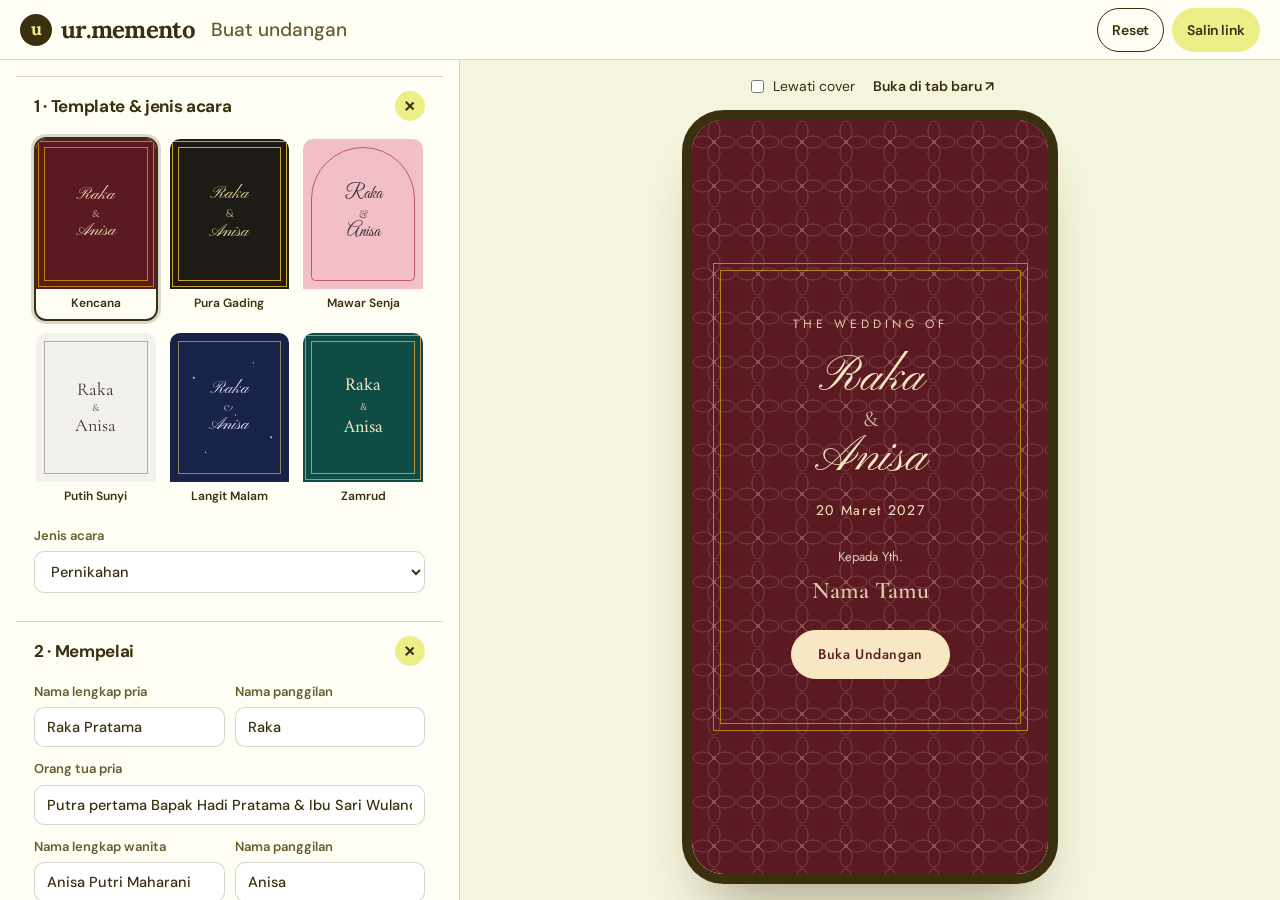
==== buat.html @ e5dd8667 "Adopt ur.memento Instagram palette and typography Lemon accent, olive-brown ink, warm white paper an" ====
<!doctype html>
<html lang="id">
<head>
<meta charset="utf-8">
<meta name="viewport" content="width=device-width, initial-scale=1">
<title>Buat Undangan · ur.memento</title>
<meta name="robots" content="noindex">
<link rel="preconnect" href="https://fonts.googleapis.com">
<link rel="preconnect" href="https://fonts.gstatic.com" crossorigin>
<link href="https://fonts.googleapis.com/css2?family=Amiri:wght@400;700&family=DM+Sans:opsz,wght@9..40,400..800&family=Cinzel:wght@400;600&family=Cormorant+Garamond:ital,wght@0,400;0,600;0,700;1,400&family=Great+Vibes&family=Lora:wght@500..700&family=Allura&family=Italiana&family=Jost:wght@300;400;500;600&family=Pinyon+Script&family=Playfair+Display:wght@400;600;700&display=swap" rel="stylesheet">
<link rel="stylesheet" href="css/site.css">
<link rel="stylesheet" href="css/builder.css">
</head>
<body class="builder">
<header class="bar">
  <a class="logo" href="index.html"><span class="logo-mark" aria-hidden="true">u</span>ur.memento</a>
  <span class="bar-title">Buat undangan</span>
  <div class="bar-actions">
    <button class="btn btn-sm btn-ghost" id="reset" type="button"><span class="lbl">Reset</span></button>
    <button class="btn btn-sm btn-accent" id="copy-link" type="button"><span class="lbl">Salin link</span></button>
  </div>
</header>

<div class="tabs" role="tablist" aria-label="Tampilan">
  <button role="tab" id="tab-form" aria-selected="true" class="on">Isi data</button>
  <button role="tab" id="tab-prev" aria-selected="false">Pratinjau</button>
</div>

<div class="layout">
  <form class="panel" id="form" autocomplete="off" onsubmit="return false">

    <details open>
      <summary>1 · Template &amp; jenis acara</summary>
      <div class="body">
        <div class="tpl-pick" id="tpl-pick" role="radiogroup" aria-label="Template"></div>
        <label>Jenis acara
          <select id="kind">
            <option value="nikah">Pernikahan</option>
            <option value="aqiqah">Aqiqah</option>
            <option value="khitan">Khitan</option>
            <option value="ultah">Ulang tahun</option>
            <option value="syukuran">Syukuran / acara lain</option>
          </select>
        </label>
      </div>
    </details>

    <details open id="sec-nikah">
      <summary>2 · Mempelai</summary>
      <div class="body">
        <div class="row2">
          <label>Nama lengkap pria<input id="groom-name"></label>
          <label>Nama panggilan<input id="groom-nick"></label>
        </div>
        <label>Orang tua pria<input id="groom-parents"></label>
        <div class="row2">
          <label>Nama lengkap wanita<input id="bride-name"></label>
          <label>Nama panggilan<input id="bride-nick"></label>
        </div>
        <label>Orang tua wanita<input id="bride-parents"></label>
      </div>
    </details>

    <details open id="sec-acara" hidden>
      <summary>2 · Tuan rumah</summary>
      <div class="body">
        <label>Nama tuan rumah / keluarga<input id="host-name"></label>
        <label>Judul acara<input id="host-title"></label>
        <label>Kalimat pembuka<textarea id="host-note" rows="3"></textarea></label>
      </div>
    </details>

    <details open>
      <summary>3 · Waktu &amp; tempat</summary>
      <div class="body">
        <fieldset id="fs-akad">
          <legend>Akad nikah</legend>
          <div class="row2"><label>Tanggal<input type="date" id="akad-date"></label><label>Jam<input type="time" id="akad-time"></label></div>
          <label>Tempat<input id="akad-place"></label>
          <label>Alamat<input id="akad-address"></label>
          <label>Link Google Maps (opsional)<input id="akad-maps" type="url" placeholder="https://maps.app.goo.gl/…"></label>
        </fieldset>
        <fieldset>
          <legend id="lg-resepsi">Resepsi</legend>
          <div class="row2"><label>Tanggal<input type="date" id="resepsi-date"></label><label>Jam<input type="time" id="resepsi-time"></label></div>
          <label>Tempat<input id="resepsi-place"></label>
          <label>Alamat<input id="resepsi-address"></label>
          <label>Link Google Maps (opsional)<input id="resepsi-maps" type="url" placeholder="https://maps.app.goo.gl/…"></label>
        </fieldset>
      </div>
    </details>

    <details>
      <summary>4 · Kutipan &amp; cerita</summary>
      <div class="body">
        <label>Kutipan / doa<textarea id="quote-text" rows="3"></textarea></label>
        <label>Sumber kutipan<input id="quote-src"></label>
        <label id="lb-story">Cerita kami (satu per baris: <code>Judul | Isi cerita</code>)<textarea id="story" rows="4"></textarea></label>
      </div>
    </details>

    <details>
      <summary>5 · Galeri &amp; musik</summary>
      <div class="body">
        <label>Link foto (satu per baris, https://…)<textarea id="gallery" rows="4" placeholder="https://contoh.com/foto-1.jpg"></textarea></label>
        <p class="hint">Kosongkan untuk melihat tampilan placeholder. Pada versi produksi foto diunggah langsung.</p>
        <label>Link musik (mp3, https://…)<input id="music" type="url" placeholder="https://contoh.com/lagu.mp3"></label>
      </div>
    </details>

    <details>
      <summary>6 · Amplop digital</summary>
      <div class="body">
        <fieldset><legend>Rekening 1</legend>
          <div class="row2"><label>Bank / e-wallet<input id="g1-bank"></label><label>Nomor<input id="g1-no" inputmode="numeric"></label></div>
          <label>Atas nama<input id="g1-name"></label></fieldset>
        <fieldset><legend>Rekening 2 (opsional)</legend>
          <div class="row2"><label>Bank / e-wallet<input id="g2-bank"></label><label>Nomor<input id="g2-no" inputmode="numeric"></label></div>
          <label>Atas nama<input id="g2-name"></label></fieldset>
      </div>
    </details>

    <details>
      <summary>7 · Penutup</summary>
      <div class="body">
        <label>Kalimat penutup<textarea id="closing" rows="3"></textarea></label>
        <label>Hashtag<input id="hashtag"></label>
      </div>
    </details>

    <details open>
      <summary>8 · Bagikan &amp; pesan</summary>
      <div class="body">
        <label>Daftar nama tamu (satu per baris) untuk link personal
          <textarea id="guests" rows="4" placeholder="Bapak Andi&#10;Ibu Sinta &amp; Keluarga"></textarea></label>
        <button class="btn btn-sm" id="make-links" type="button">Buat link per tamu</button>
        <ul class="guest-links" id="guest-links"></ul>
        <hr>
        <label>Paket yang diminati
          <select id="plan"></select>
        </label>
        <a class="btn btn-block" id="order" href="#" target="_blank" rel="noopener">Pesan lewat WhatsApp</a>
        <p class="hint">Pesan WhatsApp berisi ringkasan data dan link undangan Anda. Pembayaran baru dilakukan setelah Anda cocok.</p>
      </div>
    </details>
  </form>

  <section class="preview" id="preview" aria-label="Pratinjau undangan">
    <div class="pv-bar">
      <label class="check"><input type="checkbox" id="skip-cover"> Lewati cover</label>
      <a href="#" id="open-new" target="_blank" rel="noopener">Buka di tab baru ↗</a>
    </div>
    <div class="phone"><iframe id="frame" src="undangan.html?skip=0" title="Pratinjau undangan"></iframe></div>
  </section>
</div>

<div id="toast" class="toast-b" role="status"></div>
<script src="js/config.js"></script>
<script src="js/themes.js"></script>
<script src="js/builder.js"></script>
</body>
</html>
---- css/site.css ----
/* ur.memento · design system (lihat DESIGN.md) */
:root {
  /* palet diambil dari akun Instagram @ur.memento: highlight lemon, ikon cokelat zaitun, kilau emas avatar, bingkai putih */
  --paper: #FFFEF5; --paper-2: #F5F4DC; --raised: #FFFFFF;
  --ink: #3A3010; --muted: #665D2E; --accent: #ECEF88; --accent-ink: #3A3010; --gold: #A68620;
  --line: rgba(58, 48, 16, .2); --ok: #2F6B3F;
  --font: "DM Sans", system-ui, -apple-system, sans-serif;
  --head: "Lora", "Libre Baskerville", Georgia, serif;
  --serif: "Allura", "Pinyon Script", cursive;
  --step-small: clamp(.8125rem, .79rem + .1vw, .875rem);
  --step-body: clamp(1.0625rem, 1rem + .25vw, 1.1875rem);
  --step-lead: clamp(1.25rem, 1.1rem + .7vw, 1.625rem);
  --step-head: clamp(2.1rem, 1.2rem + 3.6vw, 4.25rem);
  --step-display: clamp(3rem, .8rem + 7vw, 7.25rem);
  --gutter: clamp(20px, 5vw, 72px); --max: 1320px;
  --ease-out: cubic-bezier(.22, .61, .36, 1); --ease-expo: cubic-bezier(.16, 1, .3, 1);
  /* alias dipakai builder.css */
  color-scheme: light;
  -webkit-tap-highlight-color: rgba(236, 239, 136, .5);
  --bg: var(--paper); --alt: var(--paper-2); --brand: var(--ink); --brand-d: #231C06; --ui: var(--font); --surface: var(--raised);
}
* { box-sizing: border-box; }
html { scroll-behavior: smooth; scroll-padding-top: 84px; -webkit-text-size-adjust: 100%; }
body { margin: 0; font-family: var(--font); font-size: var(--step-body); line-height: 1.55; color: var(--ink); background: var(--paper); -webkit-font-smoothing: antialiased; text-rendering: optimizeLegibility; }
img, iframe, svg { max-width: 100%; }
a { color: inherit; }
a, button, summary, label { touch-action: manipulation; }
h1, h2, h3, p { margin: 0; }
h1, h2, h3 { font-family: var(--head); font-weight: 700; letter-spacing: -.02em; line-height: 1.04; text-wrap: balance; }
p { text-wrap: pretty; }
em.serif, .serif { font-family: var(--serif); font-style: normal; font-weight: 400; letter-spacing: 0; font-size: 1.18em; line-height: 1; }
.wrap { width: min(var(--max), 100% - 2 * var(--gutter)); margin-inline: auto; }
.narrow { width: min(820px, 100% - 2 * var(--gutter)); margin-inline: auto; }
[hidden] { display: none !important; }
.skip { position: absolute; left: -999px; top: 8px; background: var(--ink); color: var(--paper); padding: 10px 16px; border-radius: 8px; z-index: 200; }
.skip:focus { left: 8px; }
:focus-visible { outline: 3px solid var(--ink); outline-offset: 3px; border-radius: 6px; }
.dark :focus-visible { outline-color: var(--accent); }
.eyebrow { font-size: var(--step-small); font-weight: 600; letter-spacing: .14em; text-transform: uppercase; color: var(--muted); display: inline-flex; align-items: center; gap: 10px; }
.eyebrow::before { content: ""; width: 22px; height: 2px; background: currentColor; }

/* ---------- progress ---------- */
.progress { position: fixed; inset: 0 0 auto 0; height: 3px; background: var(--gold); transform-origin: 0 50%; transform: scaleX(0); z-index: 120; }

/* ---------- tombol ---------- */
.btn { --pad: 14px 26px; position: relative; display: inline-flex; align-items: center; justify-content: center; gap: 10px; min-height: 48px; padding: var(--pad); border: 1.5px solid var(--ink); border-radius: 999px; background: var(--ink); color: var(--paper); font: 600 1rem var(--font); letter-spacing: -.01em; text-decoration: none; cursor: pointer; transition: background .25s var(--ease-out), color .25s var(--ease-out), border-color .25s; will-change: transform; }
.btn span.lbl { display: inline-block; will-change: transform; }
.btn:hover { background: transparent; color: var(--ink); }
.btn-accent { background: var(--accent); border-color: var(--accent); color: var(--accent-ink); }
.btn-accent:hover { background: transparent; color: inherit; }
.btn-ghost { background: transparent; color: var(--ink); }
.btn-ghost:hover { background: var(--ink); color: var(--paper); }
.btn-sm { min-height: 44px; padding: 9px 18px; font-size: .9375rem; }
.btn-lg { min-height: 58px; padding: 16px 32px; font-size: 1.0625rem; }
.btn-block { width: 100%; }
.btn .arr { transition: transform .3s var(--ease-expo); }
.btn:hover .arr { transform: translateX(4px); }
.dark .btn-accent:hover { color: var(--accent); }
.dark .btn-ghost { color: var(--paper); border-color: rgba(255, 254, 245, .5); }
.dark .btn-ghost:hover { background: var(--paper); color: var(--ink); }

.link { text-decoration: none; background: linear-gradient(currentColor, currentColor) 0 100% / 100% 1.5px no-repeat; padding-bottom: 2px; transition: background-size .35s var(--ease-expo); }
.link:hover { background-size: 0 1.5px; background-position: 100% 100%; }

/* ---------- nav ---------- */
.nav { position: sticky; top: 0; z-index: 100; background: color-mix(in srgb, var(--paper) 88%, transparent); backdrop-filter: saturate(1.4) blur(8px); border-bottom: 1px solid transparent; transition: border-color .3s; }
.nav.scrolled { border-color: var(--line); }
.nav-in { display: flex; align-items: center; gap: 28px; height: 72px; }
.logo { display: inline-flex; align-items: center; gap: 9px; min-height: 44px; font: 700 1.5rem var(--head); letter-spacing: -.03em; text-decoration: none; }
.logo-mark { display: grid; place-items: center; width: 32px; height: 32px; border-radius: 50%; background: var(--ink); color: var(--accent); font: 700 1.1rem var(--head); letter-spacing: 0; padding-bottom: 2px; }
.links { margin-left: auto; display: flex; gap: 30px; }
.links a { text-decoration: none; font-weight: 500; font-size: .9688rem; padding: 10px 0; background-size: 0 1.5px; background-position: 0 85%; }
.links a:hover, .links a:focus-visible { background-size: 100% 1.5px; }
.nav .btn-sm { margin-left: 6px; }
.burger { display: none; width: 44px; height: 44px; border: 1.5px solid var(--ink); border-radius: 50%; background: transparent; position: relative; cursor: pointer; }
.burger span { position: absolute; left: 12px; right: 12px; height: 2px; background: var(--ink); transition: transform .3s var(--ease-expo); }
.burger span:first-child { top: 16px; } .burger span:last-child { top: 24px; }
.burger[aria-expanded="true"] span:first-child { transform: translateY(4px) rotate(45deg); }
.burger[aria-expanded="true"] span:last-child { transform: translateY(-4px) rotate(-45deg); }

/* ---------- hero ---------- */
.hero { position: relative; padding: clamp(32px, 6vw, 72px) 0 clamp(56px, 8vw, 112px); overflow: clip; }
.hero-grid { display: grid; grid-template-columns: minmax(0, 1.25fr) minmax(0, .75fr); gap: clamp(24px, 4vw, 72px); align-items: end; }
.hero h1 { font-size: var(--step-display); letter-spacing: -.03em; line-height: 1; margin: 22px 0 28px; }
.hero h1 .line { display: block; }
.w { display: inline-block; overflow: hidden; vertical-align: top; padding-bottom: .12em; margin-bottom: -.12em; }
.wi { display: inline-block; will-change: transform; }
.hero h1 .serif { font-size: 1.04em; letter-spacing: -.03em; position: relative; white-space: nowrap; }
.squig { position: absolute; left: -2%; bottom: -.1em; width: 104%; height: .34em; overflow: visible; pointer-events: none; }
.squig path { fill: none; stroke: var(--gold); stroke-width: 7; stroke-linecap: round; stroke-linejoin: round; }
.hero-lead { font-size: var(--step-lead); line-height: 1.35; max-width: 34ch; color: var(--ink); }
.hero-lead b { font-weight: 600; }
.cta-row { display: flex; flex-wrap: wrap; gap: 12px; margin: 32px 0 30px; }
.facts { list-style: none; margin: 0; padding: 0; display: flex; flex-wrap: wrap; gap: 8px 22px; font-size: var(--step-small); font-weight: 500; color: var(--muted); }
.facts li::before { content: "→"; margin-right: 8px; color: var(--ink); }
.hero-visual { position: relative; display: grid; justify-items: center; padding-bottom: 8px; }
.phone-wrap { position: relative; width: min(340px, 100%); }
.phone { width: 100%; aspect-ratio: 9 / 18.5; border-radius: 42px; border: 10px solid var(--ink); background: var(--ink); box-shadow: 0 40px 60px -30px rgba(58, 48, 16, .45); overflow: hidden; position: relative; }
.phone iframe { width: 100%; height: 100%; border: 0; background: #fff; display: block; }
.stamp { position: absolute; left: -64px; bottom: 56px; width: 128px; height: 128px; display: grid; place-items: center; z-index: 3; }
.stamp svg { width: 100%; height: 100%; overflow: visible; }
.stamp .ring { transform-origin: 50% 50%; }
.stamp text { font: 600 11.5px var(--font); letter-spacing: .2em; text-transform: uppercase; fill: var(--ink); }
.stamp .disc { fill: var(--accent); }
.stamp .core { position: absolute; font: italic 400 2.1rem var(--serif); transform: rotate(-12deg); }
.demo-note { margin-top: 18px; font-size: var(--step-small); color: var(--muted); text-align: center; max-width: 30ch; }

/* ---------- marquee ---------- */
.marquee { border-block: 1.5px solid var(--ink); overflow: hidden; background: var(--accent); color: var(--accent-ink); }
.marquee-track { display: flex; width: max-content; }
.marquee-row { display: flex; align-items: center; flex: none; gap: 28px; padding: 18px 14px; font-size: clamp(1.25rem, 1rem + 1.2vw, 2rem); font-weight: 600; letter-spacing: -.03em; white-space: nowrap; }
.marquee-row svg { width: 22px; height: 22px; flex: none; }
.marquee-wrap { position: relative; }
.pause { position: absolute; right: var(--gutter); top: 50%; transform: translateY(-50%); width: 44px; height: 44px; border-radius: 50%; border: 1.5px solid var(--ink); background: var(--paper); color: var(--ink); font: 800 .8rem var(--font); letter-spacing: -.1em; cursor: pointer; display: none; z-index: 2; }
.mo .pause { display: block; }
.pause:hover { background: var(--ink); color: var(--paper); }
.marquee:hover .marquee-track { animation-play-state: paused; }
.mo .marquee-track { animation: slide 42s linear infinite; }
.paused .marquee-track, .paused .stamp .ring, .paused .mini-fx-stars::before { animation-play-state: paused !important; }
@keyframes slide { to { transform: translateX(-50%); } }

/* ---------- section umum ---------- */
.section { padding: clamp(72px, 10vw, 150px) 0; position: relative; }
.sec-head { display: grid; grid-template-columns: minmax(0, .38fr) minmax(0, .62fr); gap: 24px 48px; margin-bottom: clamp(36px, 6vw, 80px); align-items: start; }
.sec-head h2 { font-size: var(--step-head); letter-spacing: -.025em; }
.sec-head p { grid-column: 2; font-size: var(--step-lead); line-height: 1.35; color: var(--muted); max-width: 40ch; }

/* ---------- janji ---------- */
.vows { border-top: 1.5px solid var(--ink); }
.vow { display: grid; grid-template-columns: 72px minmax(0, 1fr) minmax(0, .8fr); gap: 16px 40px; padding: clamp(28px, 4vw, 52px) 0; border-bottom: 1px solid var(--line); align-items: baseline; }
.vow .n { font-size: var(--step-small); font-weight: 600; letter-spacing: .1em; color: var(--muted); }
.vow h3 { font-size: clamp(1.9rem, 1.1rem + 2.8vw, 3.75rem); letter-spacing: -.045em; transition: transform .5s var(--ease-expo); }
.vow:hover h3 { transform: translateX(10px); }
.vow p { color: var(--muted); max-width: 42ch; }

/* ---------- template (pin horizontal) ---------- */
.tpl { background: var(--paper-2); padding: 0; }
.tpl-pin { position: relative; }
.tpl-sticky { padding: clamp(56px, 8vw, 96px) 0; }
.tpl-top { display: flex; justify-content: space-between; align-items: end; gap: 24px; margin-bottom: clamp(28px, 4vw, 48px); }
.tpl-top h2 { font-size: var(--step-head); letter-spacing: -.025em; max-width: 22ch; }
.tpl-count { font-size: clamp(1.4rem, 1rem + 1.4vw, 2.2rem); font-weight: 600; letter-spacing: -.04em; font-variant-numeric: tabular-nums; white-space: nowrap; }
.tpl-count small { color: var(--muted); font-weight: 500; }
.tpl-viewport { overflow-x: auto; scroll-snap-type: x mandatory; scrollbar-width: none; padding-inline: var(--gutter); }
.tpl-viewport::-webkit-scrollbar { display: none; }
.tpl-track { display: flex; gap: clamp(16px, 2.4vw, 36px); width: max-content; padding-bottom: 12px; align-items: flex-start; }
.card { flex: none; width: min(78vw, 360px); scroll-snap-align: start; }
.card:nth-child(even) { margin-top: clamp(0px, 4vw, 56px); }
.card-art { display: block; aspect-ratio: 4 / 5; border-radius: 10px; overflow: hidden; border: 1.5px solid var(--ink); text-decoration: none; position: relative; }
.card-art .mini { transition: transform .8s var(--ease-expo); }
.card-art:hover .mini { transform: scale(1.04); }
.card-meta { display: flex; justify-content: space-between; align-items: baseline; gap: 12px; margin-top: 16px; }
.card-meta h3 { font-size: 1.75rem; letter-spacing: -.04em; }
.tag { font-size: .8125rem; font-weight: 600; padding: 4px 12px; border: 1.5px solid var(--ink); border-radius: 999px; white-space: nowrap; }
.tag-pro { background: var(--accent); border-color: var(--accent); }
.card p { color: var(--muted); font-size: .9688rem; margin-top: 6px; min-height: 3em; }
.card-actions { display: flex; gap: 8px; margin-top: 14px; flex-wrap: wrap; }
.tpl-extra-wrap { padding-block: 8px clamp(48px, 7vw, 96px); }
.tpl-extra { color: var(--muted); }
.tpl-extra a { color: var(--ink); font-weight: 600; }
/* pin aktif (JS menambah .pinned saat layar lebar & gerak diizinkan) */
.tpl.pinned .tpl-pin { height: var(--pin-h, 300vh); }
.tpl.pinned .tpl-sticky { position: sticky; top: 72px; height: calc(100vh - 72px); display: flex; flex-direction: column; justify-content: center; padding: 0; overflow: hidden; }
.tpl.pinned .tpl-viewport { overflow: visible; scroll-snap-type: none; }
.tpl.pinned .tpl-track { will-change: transform; }
.tpl.pinned .tpl-top { margin-bottom: 24px; }
.tpl.pinned .tpl-top h2 { font-size: clamp(2rem, 1rem + 2.6vw, 3.5rem); max-width: 18ch; }
.tpl.pinned .card { width: max(210px, min(30vw, 340px, calc((100vh - 500px) * .8))); }
.tpl.pinned .card:nth-child(even) { margin-top: 28px; }
.tpl.pinned .card p { display: none; }
.tpl.pinned .card-meta { margin-top: 12px; }
.tpl.pinned .card-actions { margin-top: 10px; }

/* ---------- fitur ---------- */
.feat { list-style: none; margin: 0; padding: 0; display: grid; grid-template-columns: repeat(2, minmax(0, 1fr)); gap: 0 clamp(24px, 5vw, 80px); border-top: 1.5px solid var(--ink); }
.feat li { display: grid; grid-template-columns: 48px 1fr; gap: 6px 14px; padding: 28px 0; border-bottom: 1px solid var(--line); }
.feat .k { font-size: var(--step-small); font-weight: 600; color: var(--muted); padding-top: 6px; }
.feat h3 { font-size: clamp(1.5rem, 1.1rem + 1.2vw, 2.1rem); letter-spacing: -.04em; line-height: 1.05; }
.feat p { grid-column: 2; color: var(--muted); max-width: 40ch; }

/* ---------- cara ---------- */
.how { background: var(--paper-2); }
.steps { list-style: none; margin: 0; padding: 0; display: grid; grid-template-columns: repeat(3, minmax(0, 1fr)); gap: clamp(20px, 3vw, 48px); position: relative; }
.steps li { position: relative; padding-top: 12px; border-top: 1.5px solid var(--ink); }
.step-n { display: block; font-size: clamp(5rem, 3rem + 8vw, 11rem); font-family: var(--head); font-weight: 700; letter-spacing: -.04em; line-height: .95; color: transparent; -webkit-text-stroke: 1.5px var(--ink); transition: color .6s var(--ease-expo); }
.steps li:hover .step-n { color: var(--accent); }
.steps b { display: block; font-family: var(--head); font-size: clamp(1.5rem, 1.2rem + 1vw, 2rem); letter-spacing: -.02em; margin: 14px 0 6px; }
.steps span.d { color: var(--muted); max-width: 30ch; display: block; }
.how-cta { margin-top: clamp(36px, 5vw, 64px); }

/* ---------- harga ---------- */
.plans { display: grid; grid-template-columns: repeat(4, minmax(0, 1fr)); gap: 0; border: 1.5px solid var(--ink); border-radius: 10px; overflow: hidden; background: var(--raised); }
.plan { position: relative; padding: clamp(22px, 2.4vw, 34px); display: flex; flex-direction: column; border-right: 1px solid var(--line); transition: background .3s; }
.plan:last-child { border-right: 0; }
.plan:hover { background: #fff; }
.plan-hl { background: var(--ink); color: var(--paper); }
.plan-hl:hover { background: var(--ink); }
.plan-badge { align-self: flex-start; background: var(--accent); color: var(--accent-ink); font-size: .75rem; font-weight: 700; letter-spacing: .08em; text-transform: uppercase; padding: 5px 12px; border-radius: 999px; margin-bottom: 14px; }
.plan h3 { font-size: 2.1rem; letter-spacing: -.045em; }
.plan-note { color: var(--muted); font-size: .9375rem; margin: 6px 0 22px; min-height: 2.8em; }
.plan-hl .plan-note { color: rgba(255, 254, 245, .72); }
.plan-price { font-size: clamp(2.6rem, 2rem + 1.8vw, 3.6rem); font-family: var(--head); font-weight: 700; letter-spacing: -.03em; line-height: 1; font-variant-numeric: tabular-nums; }
.plan-price .rp { font-size: .4em; font-weight: 600; letter-spacing: 0; margin-right: 4px; vertical-align: .85em; }
.plan-unit { display: block; font-size: .875rem; color: var(--muted); margin: 6px 0 22px; min-height: 1.3em; }
.plan-hl .plan-unit { color: rgba(255, 254, 245, .72); }
.plan ul { list-style: none; margin: 0 0 26px; padding: 0; display: grid; gap: 10px; flex: 1; font-size: .9688rem; }
.plan li { padding-left: 24px; position: relative; }
.plan li::before { content: ""; position: absolute; left: 0; top: .52em; width: 12px; height: 2px; background: var(--gold); }
.plan-hl .btn { background: var(--accent); border-color: var(--accent); color: var(--accent-ink); }
.plan-hl .btn:hover { background: transparent; color: var(--accent); }
.cmp-title { font-size: clamp(1.8rem, 1.3rem + 1.6vw, 2.8rem); letter-spacing: -.045em; margin: clamp(56px, 7vw, 96px) 0 20px; }
.cmp-scroll { overflow-x: auto; border: 1.5px solid var(--ink); border-radius: 10px; background: var(--raised); }
.cmp { width: 100%; min-width: 760px; border-collapse: separate; border-spacing: 0; font-size: .9688rem; }
.cmp th, .cmp td { padding: 14px 16px; border-bottom: 1px solid var(--line); text-align: center; background: var(--raised); }
.cmp thead th { background: var(--paper-2); font-weight: 600; font-size: 1.05rem; letter-spacing: -.02em; }
.cmp thead th small { display: block; font-weight: 500; color: var(--muted); font-size: .8125rem; }
.cmp th[scope="row"] { text-align: left; font-weight: 500; position: sticky; left: 0; z-index: 1; min-width: 230px; box-shadow: 1px 0 0 var(--line); }
.cmp thead th:first-child { position: sticky; left: 0; z-index: 2; text-align: left; }
.cmp tr.grp th { background: var(--paper-2); text-align: left; font-size: .75rem; font-weight: 700; letter-spacing: .14em; text-transform: uppercase; color: var(--muted); position: static; }
.cmp td.hl, .cmp th.hl { background: #F8F9CF; }
.cmp thead th.hl { background: var(--accent); }
.cmp .y { font-weight: 800; }
.cmp .n { color: #A39E72; }
.cmp .t { font-weight: 500; }
.cmp tbody tr:last-child > * { border-bottom: 0; }
.clear { margin-top: 28px; display: grid; grid-template-columns: minmax(0, .38fr) minmax(0, .62fr); gap: 16px 48px; padding: 26px 0; border-top: 1.5px solid var(--ink); }
.clear h3 { font-size: 1.6rem; letter-spacing: -.04em; }
.clear ul { margin: 0; padding-left: 20px; color: var(--muted); display: grid; gap: 6px; }
.clear b { color: var(--ink); font-weight: 600; }

/* testimoni */
.testi-grid { display: grid; grid-template-columns: repeat(3, minmax(0, 1fr)); gap: 24px; }
.testi { margin: 0; padding-top: 18px; border-top: 1.5px solid var(--ink); }
.testi blockquote { margin: 0 0 16px; font: italic 400 1.7rem/1.15 var(--serif); }
.testi figcaption b { display: block; } .testi figcaption span { color: var(--muted); font-size: .9375rem; }

/* faq */
.faq { background: var(--paper-2); }
details { border-top: 1px solid var(--line); }
details:last-of-type { border-bottom: 1px solid var(--line); }
summary { cursor: pointer; list-style: none; display: flex; justify-content: space-between; align-items: center; gap: 24px; padding: 24px 0; font-size: clamp(1.15rem, 1rem + .6vw, 1.5rem); font-weight: 600; letter-spacing: -.025em; min-height: 48px; }
summary::-webkit-details-marker { display: none; }
summary::after { content: ""; flex: none; width: 36px; height: 36px; border: 1.5px solid var(--ink); border-radius: 50%; background: linear-gradient(var(--ink), var(--ink)) center / 14px 2px no-repeat, linear-gradient(var(--ink), var(--ink)) center / 2px 14px no-repeat; transition: transform .4s var(--ease-expo), background-color .3s; }
details[open] summary::after { transform: rotate(135deg); background-color: var(--accent); border-color: var(--accent); }
details p { color: var(--muted); padding: 0 56px 26px 0; max-width: 64ch; }

/* ---------- cta akhir & footer ---------- */
.dark { background: var(--ink); color: var(--paper); }
.final { padding: clamp(80px, 12vw, 180px) 0; overflow: clip; }
.final h2 { font-size: var(--step-display); letter-spacing: -.03em; line-height: 1; max-width: 12ch; }
.final h2 .serif { color: var(--accent); }
.final-row { display: flex; flex-wrap: wrap; justify-content: space-between; align-items: end; gap: 32px; margin-top: clamp(32px, 5vw, 64px); }
.final p { font-size: var(--step-lead); max-width: 30ch; color: rgba(255, 254, 245, .78); line-height: 1.3; }
.footer { padding: 44px 0 28px; border-top: 1px solid rgba(255, 254, 245, .16); }
.footer .logo-mark { background: var(--accent); color: var(--ink); }
.foot-in { display: flex; justify-content: space-between; gap: 32px; flex-wrap: wrap; }
.foot-in p { color: rgba(255, 254, 245, .7); margin-top: 10px; font-size: .9688rem; }
.foot-links { display: flex; gap: 8px 26px; flex-wrap: wrap; align-items: flex-start; }
.foot-links a { text-decoration: none; padding: 10px 0; }
.foot-links a:hover { text-decoration: underline; text-underline-offset: 4px; }
.copy { margin-top: 28px; padding-top: 20px; border-top: 1px solid rgba(255, 254, 245, .16); font-size: .8438rem; color: rgba(255, 254, 245, .6); }

/* ---------- mini cover (kartu template & pemilih builder) ---------- */
.mini { width: 100%; height: 100%; background: var(--bg2) var(--pat); color: var(--ondark); display: grid; place-items: center; padding: 22px; transition: transform .6s var(--ease-expo); position: relative; overflow: hidden; }
.mini-light { color: #3b2a2e; }
.mini-frame { width: 100%; height: 100%; display: flex; flex-direction: column; align-items: center; justify-content: center; text-align: center; padding: 14px; gap: 2px; }
.mini-frame-double { border: 1px solid var(--accent); outline: 1px solid var(--accent); outline-offset: 5px; }
.mini-frame-thin { border: 1px solid color-mix(in srgb, var(--accent) 60%, transparent); }
.mini-frame-arch { border: 1px solid var(--accent); border-radius: 120px 120px 10px 10px; padding-top: 36px; }
.mini small { font-size: 9px; letter-spacing: .3em; text-transform: uppercase; opacity: .85; margin-bottom: 8px; }
.mini strong { font: 400 clamp(32px, 3.4vw, 46px) var(--script); line-height: 1.05; font-weight: 400; letter-spacing: 0; }
.mini em { font: 400 18px var(--display); opacity: .8; font-style: normal; }
.mini span { font-size: 10.5px; letter-spacing: .14em; margin-top: 12px; opacity: .9; }
.mini-fx-stars::before { content: ""; position: absolute; inset: 0; background-image: radial-gradient(1.5px 1.5px at 20% 30%, #fff, transparent), radial-gradient(1px 1px at 70% 20%, #fff, transparent), radial-gradient(1.5px 1.5px at 85% 70%, #fff, transparent), radial-gradient(1px 1px at 30% 80%, #fff, transparent), radial-gradient(1px 1px at 55% 55%, #fff, transparent); }
.mo .mini-fx-stars::before { animation: tw 3s ease-in-out infinite; }
@keyframes tw { 50% { opacity: .35; } }

/* ---------- state animasi (hanya saat html.mo aktif) ---------- */
.mo .rv { opacity: 0; transform: translateY(26px); }
.mo .hero .wi { transform: translateY(105%); }
.mo .hero [data-in] { opacity: 0; transform: translateY(22px); }
.mo .phone-wrap { opacity: 0; transform: translateY(60px); }
.mo .squig path { stroke-dasharray: 1; stroke-dashoffset: 1; }
.mo .stamp { opacity: 0; }
.stamp .ring { }
.mo .stamp .ring { animation: spin 26s linear infinite; }
@keyframes spin { to { transform: rotate(360deg); } }

/* ---------- responsif ---------- */
@media (max-width: 1020px) {
  .hero-grid { grid-template-columns: 1fr; align-items: start; }
  .hero-visual { margin-top: 24px; }
  .stamp { left: 0; bottom: 20px; width: 104px; height: 104px; }
  .plans { grid-template-columns: repeat(2, minmax(0, 1fr)); }
  .plan:nth-child(2) { border-right: 0; }
  .plan:nth-child(-n+2) { border-bottom: 1px solid var(--line); }
  .sec-head, .clear { grid-template-columns: 1fr; }
  .sec-head p { grid-column: 1; }
  .feat { grid-template-columns: 1fr; }
  .testi-grid { grid-template-columns: 1fr; }
}
@media (max-width: 760px) {
  .burger { display: block; margin-left: auto; }
  .nav .btn-sm { display: none; }
  .links { position: absolute; left: 0; right: 0; top: 72px; background: var(--paper); border-bottom: 1px solid var(--line); flex-direction: column; gap: 0; padding: 8px var(--gutter) 22px; display: none; margin: 0; }
  .links.open { display: flex; }
  .links a { padding: 16px 0; font-size: 1.25rem; font-weight: 600; border-bottom: 1px solid var(--line); }
  .vow { grid-template-columns: 1fr; gap: 8px; }
  .vow:hover h3 { transform: none; }
  .steps { grid-template-columns: 1fr; }
  .step-n { font-size: 5.5rem; }
  .plans { grid-template-columns: 1fr; }
  .plan { border-right: 0; border-bottom: 1px solid var(--line); }
  .plan:last-child { border-bottom: 0; }
  .plan-note, .plan-unit { min-height: 0; }
  .tpl-top { flex-direction: column; align-items: flex-start; }
  .facts { flex-direction: column; }
  .phone-wrap { width: min(300px, 78vw); }
  .stamp { left: -6px; bottom: 8px; width: 92px; height: 92px; }
  .stamp text { font-size: 10.5px; }
  details p { padding-right: 0; }
}
@media (prefers-reduced-motion: reduce) {
  html { scroll-behavior: auto; }
  .btn, .btn .arr, .vow h3, .card-art .mini, .step-n, summary::after { transition: none; }
}
---- css/builder.css ----
body.builder { background: var(--alt); height: 100vh; overflow: hidden; display: flex; flex-direction: column; }
.bar { display: flex; align-items: center; gap: 16px; padding: 0 20px; height: 60px; background: var(--bg); border-bottom: 1px solid var(--line); flex: none; }
.bar-title { color: var(--muted); font-weight: 500; }
.bar .btn { white-space: nowrap; }
.bar .btn-sm { padding: 8px 14px; font-size: .875rem; }
.panel summary { font-size: 1.0625rem; padding: 16px 0; letter-spacing: -.02em; }
.panel summary::after { width: 28px; height: 28px; background-size: 11px 2px, 2px 11px; }
.panel details { padding: 0 4px; }
.panel .body { padding: 2px 0 20px; }
.panel .btn { white-space: normal; }
@media (max-width: 520px) { .bar { gap: 8px; padding: 0 12px; } .bar .logo { font-size: 1.2rem; } .bar .logo-mark { width: 28px; height: 28px; } }
.bar-actions { margin-left: auto; display: flex; gap: 8px; }
.tabs { display: none; }
.layout { flex: 1; min-height: 0; display: grid; grid-template-columns: minmax(360px, 460px) 1fr; }
.panel { overflow-y: auto; padding: 16px; background: var(--bg); border-right: 1px solid var(--line); }
.panel details { padding: 0; margin-bottom: 10px; }
.panel summary { padding: 14px 18px; font-weight: 700; }
.panel .body { padding: 2px 18px 18px; display: grid; gap: 12px; }
.panel label { display: grid; gap: 5px; font-size: 13px; font-weight: 600; color: var(--muted); }
.panel input, .panel select, .panel textarea { font: 500 14.5px var(--ui); color: var(--ink); background: #fff; border: 1px solid var(--line); border-radius: 10px; padding: 10px 12px; width: 100%; }
.panel textarea { resize: vertical; }
.panel input:focus, .panel select:focus, .panel textarea:focus { outline: 2px solid var(--brand); outline-offset: 1px; }
.panel fieldset { border: 1px solid var(--line); border-radius: 12px; padding: 12px 14px 14px; display: grid; gap: 10px; margin: 0; min-width: 0; }
.panel legend { font-weight: 700; font-size: 13px; padding: 0 6px; color: var(--ink); }
.panel code { background: var(--alt); padding: 1px 5px; border-radius: 4px; font-size: 12px; }
.row2 { display: grid; grid-template-columns: 1fr 1fr; gap: 10px; }
.hint { font-size: 12.5px; color: var(--muted); margin: 0; }
hr { border: 0; border-top: 1px solid var(--line); margin: 6px 0; width: 100%; }
[hidden] { display: none !important; }

.tpl-pick { display: grid; grid-template-columns: repeat(3, 1fr); gap: 10px; }
.tpl-pick button { border: 2px solid transparent; border-radius: 12px; padding: 0; background: none; cursor: pointer; text-align: center; font: 600 12px var(--ui); color: var(--ink); }
.tpl-pick button[aria-checked="true"] { border-color: var(--brand); box-shadow: 0 0 0 3px rgba(58,48,16,.18); }
.tpl-pick .pk { aspect-ratio: 4/5; border-radius: 10px 10px 0 0; overflow: hidden; display: block; }
.tpl-pick .pk .mini { padding: 8px; }
.tpl-pick .pk .mini-frame { padding: 4px; }
.tpl-pick .pk .mini small { display: none; }
.tpl-pick .pk .mini strong { font-size: 18px; }
.tpl-pick .pk .mini em { font-size: 11px; }
.tpl-pick .pk .mini span { display: none; }
.tpl-pick .nm { display: block; padding: 6px 4px 8px; }

.guest-links { list-style: none; margin: 0; padding: 0; display: grid; gap: 8px; }
.guest-links li { display: flex; align-items: center; gap: 8px; background: #fff; border: 1px solid var(--line); border-radius: 10px; padding: 8px 10px; font-size: 13.5px; }
.guest-links li span { flex: 1; min-width: 0; overflow: hidden; text-overflow: ellipsis; white-space: nowrap; font-weight: 600; }
.guest-links button, .guest-links a { border: 1px solid var(--line); background: var(--alt); border-radius: 8px; padding: 5px 10px; font: 600 12px var(--ui); cursor: pointer; text-decoration: none; color: var(--ink); }

.preview { display: flex; flex-direction: column; align-items: center; padding: 16px; min-height: 0; }
.pv-bar { display: flex; gap: 18px; align-items: center; margin-bottom: 12px; font-size: 14px; }
.pv-bar a { color: var(--brand); font-weight: 600; text-decoration: none; }
.check { display: inline-flex; gap: 6px; align-items: center; cursor: pointer; }
.preview .phone { height: 100%; max-height: 780px; width: auto; aspect-ratio: 9 / 18.5; max-width: 100%; }

.toast-b { position: fixed; left: 50%; bottom: 24px; transform: translate(-50%, 24px); background: #3A3010; color: #fff; padding: 10px 18px; border-radius: 999px; font-size: 14px; opacity: 0; transition: .25s; pointer-events: none; z-index: 90; }
.toast-b.show { opacity: 1; transform: translate(-50%, 0); }

@media (max-width: 860px) {
  body.builder { height: auto; overflow: auto; }
  .bar { position: sticky; top: 0; z-index: 30; }
  .bar-title { display: none; }
  .tabs { display: grid; grid-template-columns: 1fr 1fr; position: sticky; top: 60px; z-index: 29; background: var(--bg); border-bottom: 1px solid var(--line); }
  .tabs button { border: 0; background: none; padding: 13px; font: 700 14px var(--ui); color: var(--muted); border-bottom: 3px solid transparent; cursor: pointer; }
  .tabs button.on { color: var(--brand); border-color: var(--brand); }
  .layout { display: block; }
  .panel { border: 0; overflow: visible; }
  .preview { display: none; padding-bottom: 40px; }
  body.show-prev .panel { display: none; }
  body.show-prev .preview { display: flex; }
  .preview .phone { width: min(360px, 100%); height: auto; }
}
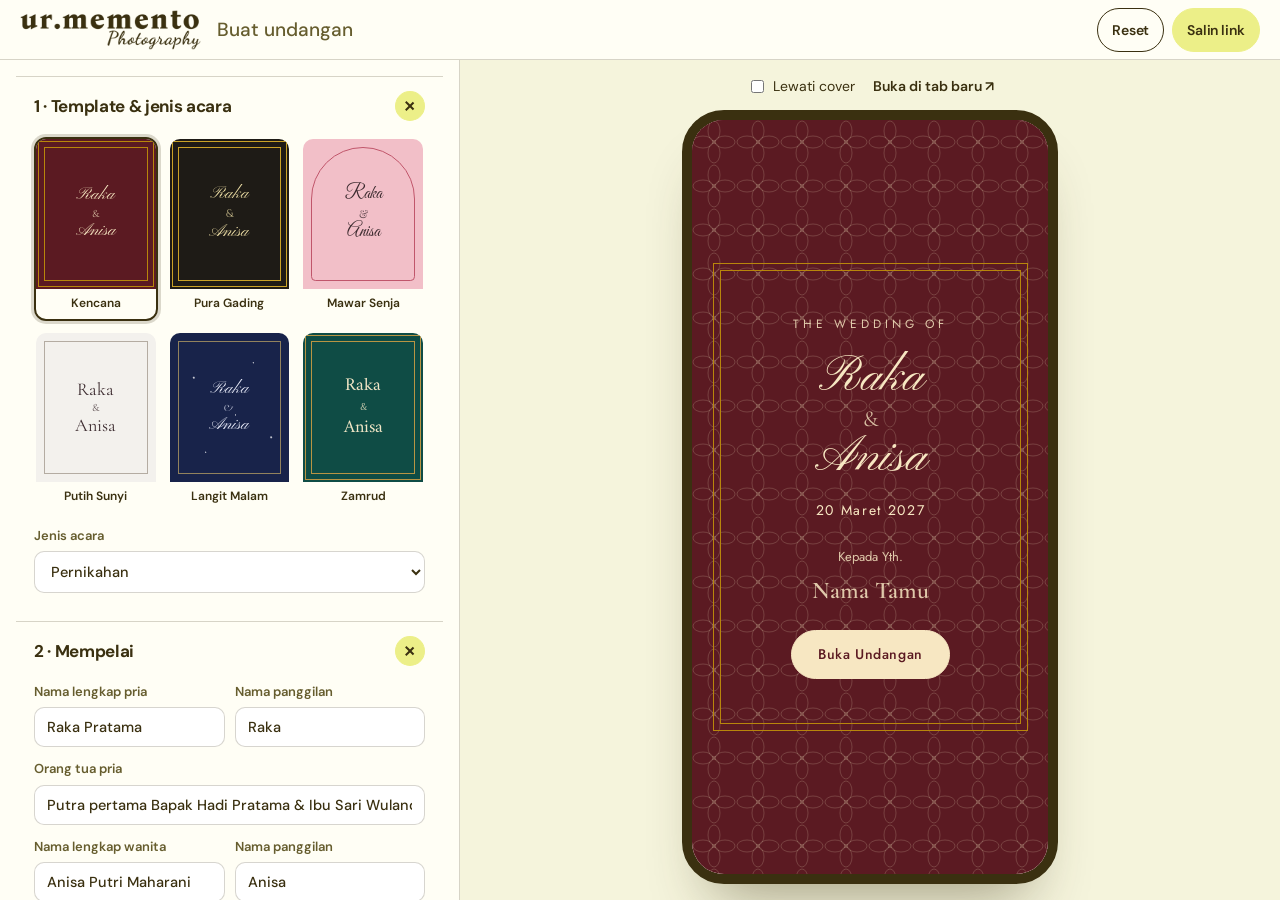
==== commit f7ec30cf: "Use the original ur.memento logo and Dancing Script accent Header, footer and builder bar now render" ====
--- a/buat.html
+++ b/buat.html
@@ -7,13 +7,13 @@
 <meta name="robots" content="noindex">
 <link rel="preconnect" href="https://fonts.googleapis.com">
 <link rel="preconnect" href="https://fonts.gstatic.com" crossorigin>
-<link href="https://fonts.googleapis.com/css2?family=Amiri:wght@400;700&family=DM+Sans:opsz,wght@9..40,400..800&family=Cinzel:wght@400;600&family=Cormorant+Garamond:ital,wght@0,400;0,600;0,700;1,400&family=Great+Vibes&family=Lora:wght@500..700&family=Allura&family=Italiana&family=Jost:wght@300;400;500;600&family=Pinyon+Script&family=Playfair+Display:wght@400;600;700&display=swap" rel="stylesheet">
+<link href="https://fonts.googleapis.com/css2?family=Amiri:wght@400;700&family=DM+Sans:opsz,wght@9..40,400..800&family=Cinzel:wght@400;600&family=Cormorant+Garamond:ital,wght@0,400;0,600;0,700;1,400&family=Great+Vibes&family=Lora:wght@500..700&family=Dancing+Script:wght@500&family=Italiana&family=Jost:wght@300;400;500;600&family=Pinyon+Script&family=Playfair+Display:wght@400;600;700&display=swap" rel="stylesheet">
 <link rel="stylesheet" href="css/site.css">
 <link rel="stylesheet" href="css/builder.css">
 </head>
 <body class="builder">
 <header class="bar">
-  <a class="logo" href="index.html"><span class="logo-mark" aria-hidden="true">u</span>ur.memento</a>
+  <a class="logo" href="index.html"><span class="logo-img" role="img" aria-label="ur.memento Photography"></span></a>
   <span class="bar-title">Buat undangan</span>
   <div class="bar-actions">
     <button class="btn btn-sm btn-ghost" id="reset" type="button"><span class="lbl">Reset</span></button>
--- a/css/site.css
+++ b/css/site.css
@@ -6,7 +6,7 @@
   --line: rgba(58, 48, 16, .2); --ok: #2F6B3F;
   --font: "DM Sans", system-ui, -apple-system, sans-serif;
   --head: "Lora", "Libre Baskerville", Georgia, serif;
-  --serif: "Allura", "Pinyon Script", cursive;
+  --serif: "Dancing Script", "Pinyon Script", cursive;
   --step-small: clamp(.8125rem, .79rem + .1vw, .875rem);
   --step-body: clamp(1.0625rem, 1rem + .25vw, 1.1875rem);
   --step-lead: clamp(1.25rem, 1.1rem + .7vw, 1.625rem);
@@ -28,7 +28,7 @@
 h1, h2, h3, p { margin: 0; }
 h1, h2, h3 { font-family: var(--head); font-weight: 700; letter-spacing: -.02em; line-height: 1.04; text-wrap: balance; }
 p { text-wrap: pretty; }
-em.serif, .serif { font-family: var(--serif); font-style: normal; font-weight: 400; letter-spacing: 0; font-size: 1.18em; line-height: 1; }
+em.serif, .serif { font-family: var(--serif); font-style: normal; font-weight: 500; letter-spacing: 0; font-size: 1.08em; line-height: 1; }
 .wrap { width: min(var(--max), 100% - 2 * var(--gutter)); margin-inline: auto; }
 .narrow { width: min(820px, 100% - 2 * var(--gutter)); margin-inline: auto; }
 [hidden] { display: none !important; }
@@ -67,7 +67,7 @@
 .nav.scrolled { border-color: var(--line); }
 .nav-in { display: flex; align-items: center; gap: 28px; height: 72px; }
 .logo { display: inline-flex; align-items: center; gap: 9px; min-height: 44px; font: 700 1.5rem var(--head); letter-spacing: -.03em; text-decoration: none; }
-.logo-mark { display: grid; place-items: center; width: 32px; height: 32px; border-radius: 50%; background: var(--ink); color: var(--accent); font: 700 1.1rem var(--head); letter-spacing: 0; padding-bottom: 2px; }
+.logo-img { display: block; height: 40px; aspect-ratio: 981 / 217; background: currentColor; -webkit-mask: url(../assets/logo.png) center / contain no-repeat; mask: url(../assets/logo.png) center / contain no-repeat; }
 .links { margin-left: auto; display: flex; gap: 30px; }
 .links a { text-decoration: none; font-weight: 500; font-size: .9688rem; padding: 10px 0; background-size: 0 1.5px; background-position: 0 85%; }
 .links a:hover, .links a:focus-visible { background-size: 100% 1.5px; }
@@ -83,10 +83,10 @@
 .hero-grid { display: grid; grid-template-columns: minmax(0, 1.25fr) minmax(0, .75fr); gap: clamp(24px, 4vw, 72px); align-items: end; }
 .hero h1 { font-size: var(--step-display); letter-spacing: -.03em; line-height: 1; margin: 22px 0 28px; }
 .hero h1 .line { display: block; }
-.w { display: inline-block; overflow: hidden; vertical-align: top; padding-bottom: .12em; margin-bottom: -.12em; }
+.w { display: inline-block; overflow: hidden; vertical-align: top; padding-bottom: .3em; margin-bottom: -.3em; }
 .wi { display: inline-block; will-change: transform; }
 .hero h1 .serif { font-size: 1.04em; letter-spacing: -.03em; position: relative; white-space: nowrap; }
-.squig { position: absolute; left: -2%; bottom: -.1em; width: 104%; height: .34em; overflow: visible; pointer-events: none; }
+.squig { position: absolute; left: -2%; bottom: -.3em; width: 104%; height: .34em; overflow: visible; pointer-events: none; }
 .squig path { fill: none; stroke: var(--gold); stroke-width: 7; stroke-linecap: round; stroke-linejoin: round; }
 .hero-lead { font-size: var(--step-lead); line-height: 1.35; max-width: 34ch; color: var(--ink); }
 .hero-lead b { font-weight: 600; }
@@ -252,7 +252,7 @@
 .final-row { display: flex; flex-wrap: wrap; justify-content: space-between; align-items: end; gap: 32px; margin-top: clamp(32px, 5vw, 64px); }
 .final p { font-size: var(--step-lead); max-width: 30ch; color: rgba(255, 254, 245, .78); line-height: 1.3; }
 .footer { padding: 44px 0 28px; border-top: 1px solid rgba(255, 254, 245, .16); }
-.footer .logo-mark { background: var(--accent); color: var(--ink); }
+.footer .logo-img { height: 44px; }
 .foot-in { display: flex; justify-content: space-between; gap: 32px; flex-wrap: wrap; }
 .foot-in p { color: rgba(255, 254, 245, .7); margin-top: 10px; font-size: .9688rem; }
 .foot-links { display: flex; gap: 8px 26px; flex-wrap: wrap; align-items: flex-start; }
@@ -277,7 +277,7 @@
 
 /* ---------- state animasi (hanya saat html.mo aktif) ---------- */
 .mo .rv { opacity: 0; transform: translateY(26px); }
-.mo .hero .wi { transform: translateY(105%); }
+.mo .hero .wi { transform: translateY(130%); }
 .mo .hero [data-in] { opacity: 0; transform: translateY(22px); }
 .mo .phone-wrap { opacity: 0; transform: translateY(60px); }
 .mo .squig path { stroke-dasharray: 1; stroke-dashoffset: 1; }
--- a/css/builder.css
+++ b/css/builder.css
@@ -8,7 +8,7 @@
 .panel details { padding: 0 4px; }
 .panel .body { padding: 2px 0 20px; }
 .panel .btn { white-space: normal; }
-@media (max-width: 520px) { .bar { gap: 8px; padding: 0 12px; } .bar .logo { font-size: 1.2rem; } .bar .logo-mark { width: 28px; height: 28px; } }
+@media (max-width: 520px) { .bar { gap: 8px; padding: 0 12px; } .bar .logo-img { height: 34px; } }
 .bar-actions { margin-left: auto; display: flex; gap: 8px; }
 .tabs { display: none; }
 .layout { flex: 1; min-height: 0; display: grid; grid-template-columns: minmax(360px, 460px) 1fr; }
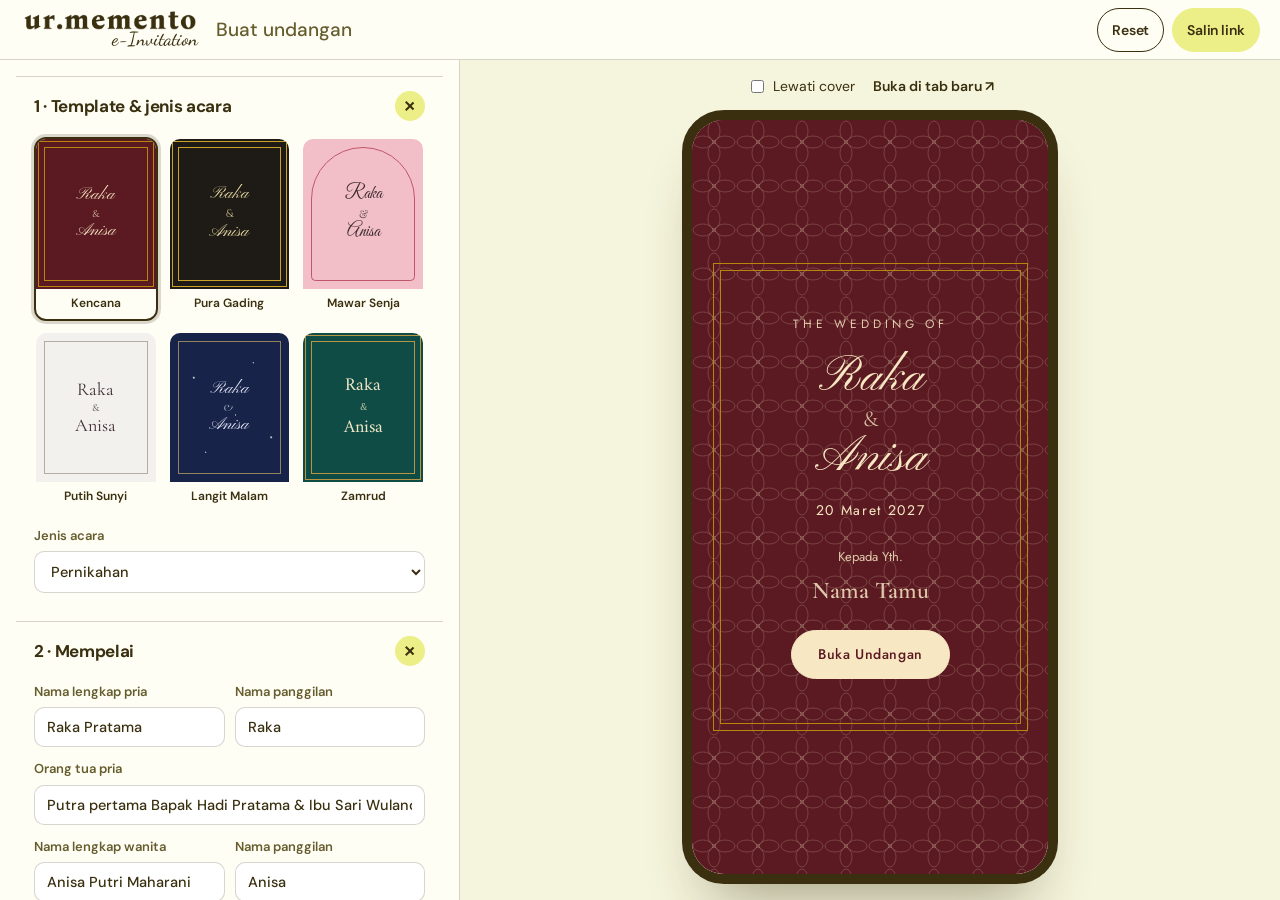
==== commit 1eb26478: "Replace "Photography" in the logo with "e-Invitation" Split the wordmark out of the original logo (a" ====
--- a/buat.html
+++ b/buat.html
@@ -13,7 +13,7 @@
 </head>
 <body class="builder">
 <header class="bar">
-  <a class="logo" href="index.html"><span class="logo-img" role="img" aria-label="ur.memento Photography"></span></a>
+  <a class="logo" href="index.html"><span class="logo-lock" role="img" aria-label="ur.memento e-Invitation"><span class="wm"></span><span class="sub" aria-hidden="true">e-Invitation</span></span></a>
   <span class="bar-title">Buat undangan</span>
   <div class="bar-actions">
     <button class="btn btn-sm btn-ghost" id="reset" type="button"><span class="lbl">Reset</span></button>
--- a/css/site.css
+++ b/css/site.css
@@ -67,7 +67,9 @@
 .nav.scrolled { border-color: var(--line); }
 .nav-in { display: flex; align-items: center; gap: 28px; height: 72px; }
 .logo { display: inline-flex; align-items: center; gap: 9px; min-height: 44px; font: 700 1.5rem var(--head); letter-spacing: -.03em; text-decoration: none; }
-.logo-img { display: block; height: 40px; aspect-ratio: 981 / 217; background: currentColor; -webkit-mask: url(../assets/logo.png) center / contain no-repeat; mask: url(../assets/logo.png) center / contain no-repeat; }
+.logo-lock { --w: 180px; display: inline-flex; flex-direction: column; align-items: flex-end; width: var(--w); }
+.logo-lock .wm { display: block; width: 100%; aspect-ratio: 970 / 107; background: currentColor; -webkit-mask: url(../assets/wordmark.png) center / contain no-repeat; mask: url(../assets/wordmark.png) center / contain no-repeat; }
+.logo-lock .sub { font: 500 calc(var(--w) * .105) / 1 var(--serif); letter-spacing: 0; margin: calc(var(--w) * -.005) calc(var(--w) * .01) 0 0; white-space: nowrap; }
 .links { margin-left: auto; display: flex; gap: 30px; }
 .links a { text-decoration: none; font-weight: 500; font-size: .9688rem; padding: 10px 0; background-size: 0 1.5px; background-position: 0 85%; }
 .links a:hover, .links a:focus-visible { background-size: 100% 1.5px; }
@@ -252,7 +254,7 @@
 .final-row { display: flex; flex-wrap: wrap; justify-content: space-between; align-items: end; gap: 32px; margin-top: clamp(32px, 5vw, 64px); }
 .final p { font-size: var(--step-lead); max-width: 30ch; color: rgba(255, 254, 245, .78); line-height: 1.3; }
 .footer { padding: 44px 0 28px; border-top: 1px solid rgba(255, 254, 245, .16); }
-.footer .logo-img { height: 44px; }
+.footer .logo-lock { --w: 210px; }
 .foot-in { display: flex; justify-content: space-between; gap: 32px; flex-wrap: wrap; }
 .foot-in p { color: rgba(255, 254, 245, .7); margin-top: 10px; font-size: .9688rem; }
 .foot-links { display: flex; gap: 8px 26px; flex-wrap: wrap; align-items: flex-start; }
--- a/css/builder.css
+++ b/css/builder.css
@@ -8,7 +8,7 @@
 .panel details { padding: 0 4px; }
 .panel .body { padding: 2px 0 20px; }
 .panel .btn { white-space: normal; }
-@media (max-width: 520px) { .bar { gap: 8px; padding: 0 12px; } .bar .logo-img { height: 34px; } }
+@media (max-width: 520px) { .bar { gap: 8px; padding: 0 12px; } .bar .logo-lock { --w: 150px; } }
 .bar-actions { margin-left: auto; display: flex; gap: 8px; }
 .tabs { display: none; }
 .layout { flex: 1; min-height: 0; display: grid; grid-template-columns: minmax(360px, 460px) 1fr; }
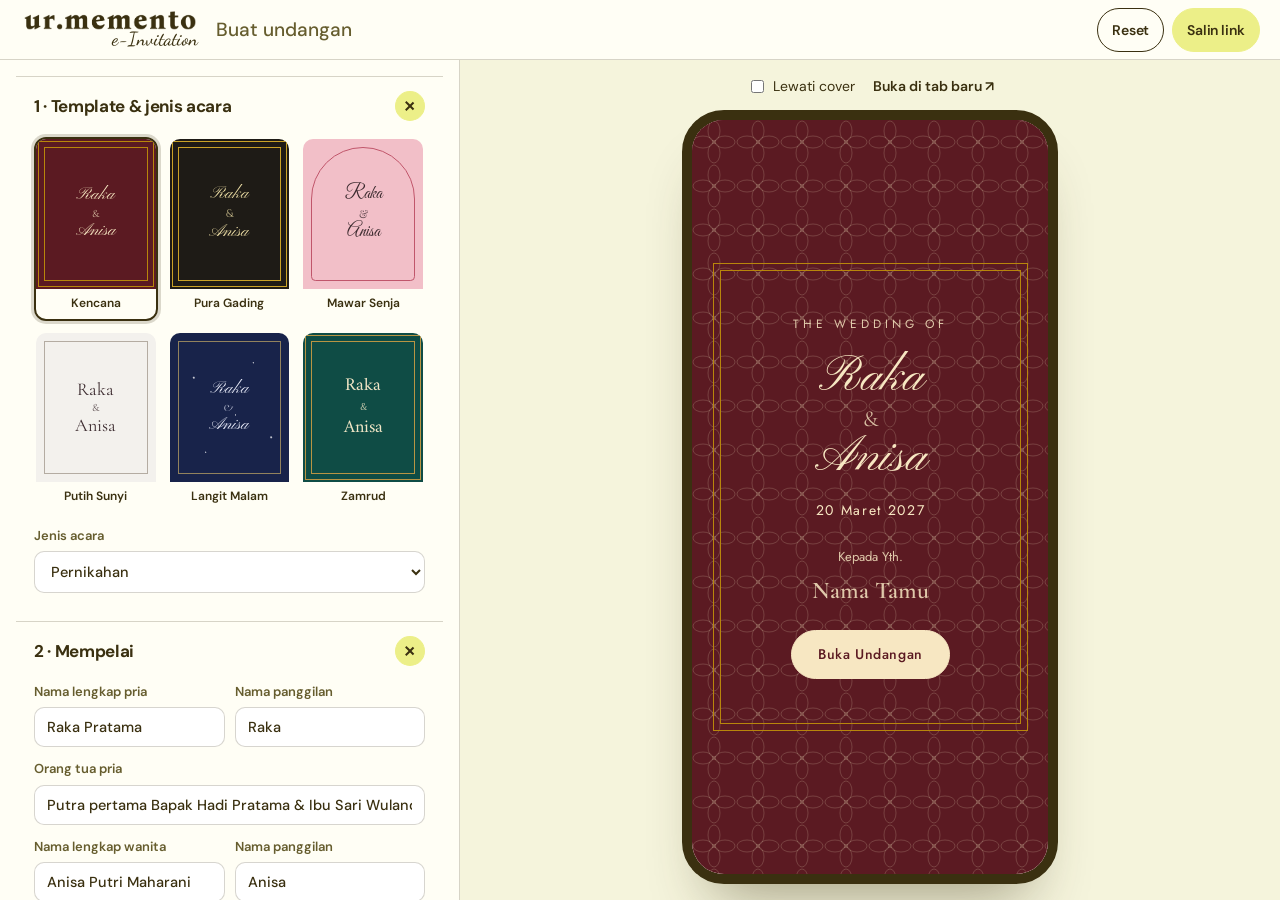
==== commit 63dbace0: "Deliver RSVP via WhatsApp and mark unbuilt features as coming soon RSVP: hosts enter a WhatsApp numb" ====
--- a/buat.html
+++ b/buat.html
@@ -121,8 +121,11 @@
     </details>
 
     <details>
-      <summary>7 · Penutup</summary>
+      <summary>7 · RSVP &amp; penutup</summary>
       <div class="body">
+        <label>WhatsApp penerima RSVP
+          <input id="rsvp-wa" type="tel" inputmode="tel" autocomplete="off" placeholder="0812 3456 7890" aria-describedby="rsvp-wa-hint"></label>
+        <p class="hint" id="rsvp-wa-hint" aria-live="polite">Tamu yang menekan Kirim akan membuka WhatsApp dengan pesan konfirmasi siap kirim ke nomor ini. Kosongkan bila tidak ingin menerima RSVP.</p>
         <label>Kalimat penutup<textarea id="closing" rows="3"></textarea></label>
         <label>Hashtag<input id="hashtag"></label>
       </div>
--- a/css/site.css
+++ b/css/site.css
@@ -326,3 +326,11 @@
   html { scroll-behavior: auto; }
   .btn, .btn .arr, .vow h3, .card-art .mini, .step-n, summary::after { transition: none; }
 }
+
+/* ---------- status fitur ---------- */
+.soon { display: inline-block; vertical-align: middle; margin-left: 8px; padding: 2px 9px; border: 1.5px dashed currentColor; border-radius: 999px; font: 600 .6875rem/1.4 var(--font); font-style: normal; letter-spacing: .06em; text-transform: uppercase; white-space: nowrap; color: var(--muted); }
+.cmp .soon { margin-left: 0; }
+.plan-hl .soon, .dark .soon { color: rgba(255, 254, 245, .78); }
+.feat h3 .soon { font-size: .625rem; }
+.cmp-note { margin-top: 14px; color: var(--muted); font-size: var(--step-small); }
+.cmp-note .soon { margin-left: 0; margin-right: 4px; }
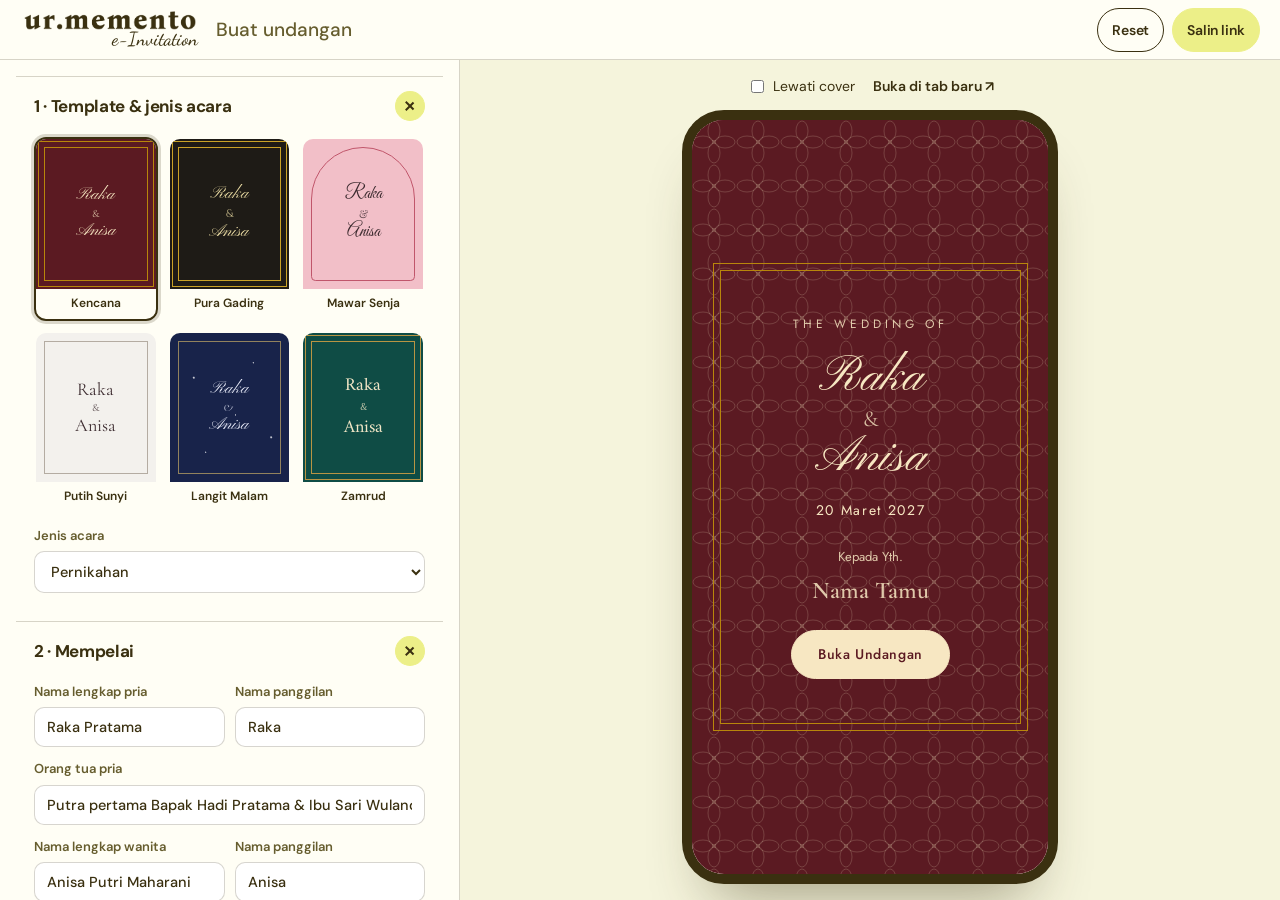
==== commit 524bba57: "Add cookie-free analytics and a photo-client bundle page js/analytics.js loads nothing until a provi" ====
--- a/buat.html
+++ b/buat.html
@@ -159,6 +159,7 @@
 
 <div id="toast" class="toast-b" role="status"></div>
 <script src="js/config.js"></script>
+<script src="js/analytics.js"></script>
 <script src="js/themes.js"></script>
 <script src="js/builder.js"></script>
 </body>
--- a/css/site.css
+++ b/css/site.css
@@ -334,3 +334,24 @@
 .feat h3 .soon { font-size: .625rem; }
 .cmp-note { margin-top: 14px; color: var(--muted); font-size: var(--step-small); }
 .cmp-note .soon { margin-left: 0; margin-right: 4px; }
+
+/* ---------- halaman bundel klien foto ---------- */
+.bundle-hero { padding-bottom: clamp(24px, 4vw, 48px); }
+.bundle-hero h1 { font-size: var(--step-head); letter-spacing: -.025em; margin: 18px 0 20px; max-width: 18ch; }
+.bundle-hero .lead { font-size: var(--step-lead); line-height: 1.4; color: var(--muted); max-width: 46ch; }
+.bundle { display: grid; grid-template-columns: minmax(0, 1fr) minmax(0, 1fr); gap: clamp(28px, 6vw, 88px); align-items: start; }
+.bundle-info h2, .bform h2 { font-size: clamp(1.5rem, 1.2rem + 1vw, 2rem); letter-spacing: -.02em; margin-bottom: 18px; }
+.bundle-info h3 { font-size: 1.125rem; margin: 32px 0 10px; letter-spacing: -.01em; }
+.bsteps { margin: 0; padding: 0; list-style: none; counter-reset: b; display: grid; gap: 14px; }
+.bsteps li { counter-increment: b; position: relative; padding-left: 46px; }
+.bsteps li::before { content: counter(b); position: absolute; left: 0; top: -2px; width: 32px; height: 32px; border-radius: 50%; background: var(--accent); color: var(--accent-ink); display: grid; place-items: center; font: 700 .9375rem var(--head); }
+.bnotes { margin: 0; padding-left: 20px; display: grid; gap: 8px; color: var(--muted); }
+.bform { background: var(--raised); border: 1.5px solid var(--ink); border-radius: 22px; padding: clamp(20px, 3vw, 32px); display: grid; gap: 14px; }
+.bform label { display: grid; gap: 6px; font-size: .9375rem; font-weight: 600; color: var(--muted); }
+.bform input, .bform select, .bform textarea { font: 500 1rem var(--font); color: var(--ink); background: #fff; border: 1px solid var(--line); border-radius: 12px; padding: 12px 14px; width: 100%; }
+.bform textarea { resize: vertical; }
+.bform input:focus-visible, .bform select:focus-visible, .bform textarea:focus-visible { outline: 3px solid var(--ink); outline-offset: 2px; }
+.bform .row2 { display: grid; grid-template-columns: 1fr 1fr; gap: 12px; }
+.bform .note { font-size: var(--step-small); color: var(--muted); margin: 0; }
+.bform .btn[disabled] { opacity: .5; cursor: not-allowed; }
+@media (max-width: 860px) { .bundle { grid-template-columns: minmax(0, 1fr); } .bform .row2 { grid-template-columns: 1fr; } }
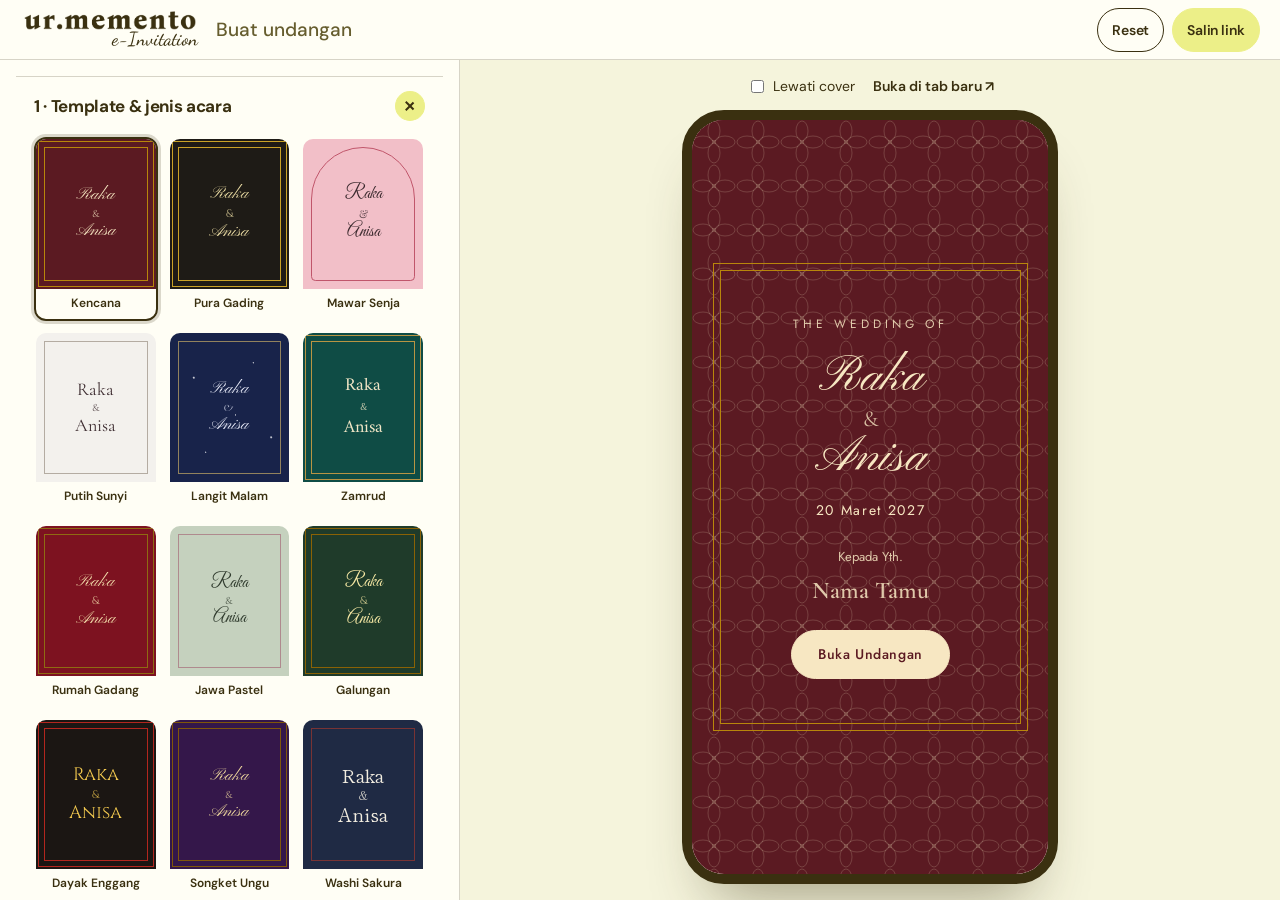
==== commit 2ac15b1b: "Add six original culture-inspired templates (batch 2) Rumah Gadang (Minang), Jawa Pastel, Galungan (" ====
--- a/buat.html
+++ b/buat.html
@@ -7,7 +7,7 @@
 <meta name="robots" content="noindex">
 <link rel="preconnect" href="https://fonts.googleapis.com">
 <link rel="preconnect" href="https://fonts.gstatic.com" crossorigin>
-<link href="https://fonts.googleapis.com/css2?family=Amiri:wght@400;700&family=DM+Sans:opsz,wght@9..40,400..800&family=Cinzel:wght@400;600&family=Cormorant+Garamond:ital,wght@0,400;0,600;0,700;1,400&family=Great+Vibes&family=Lora:wght@500..700&family=Dancing+Script:wght@500&family=Italiana&family=Jost:wght@300;400;500;600&family=Pinyon+Script&family=Playfair+Display:wght@400;600;700&display=swap" rel="stylesheet">
+<link href="https://fonts.googleapis.com/css2?family=Amiri:wght@400;700&family=DM+Sans:opsz,wght@9..40,400..800&family=Cinzel:wght@400;600&family=Cormorant+Garamond:ital,wght@0,400;0,600;0,700;1,400&family=Great+Vibes&family=Lora:wght@500..700&family=Dancing+Script:wght@500&family=Italiana&family=Jost:wght@300;400;500;600&family=Pinyon+Script&family=Shippori+Mincho:wght@400;600&family=Playfair+Display:wght@400;600;700&display=swap" rel="stylesheet">
 <link rel="stylesheet" href="css/site.css">
 <link rel="stylesheet" href="css/builder.css">
 </head>
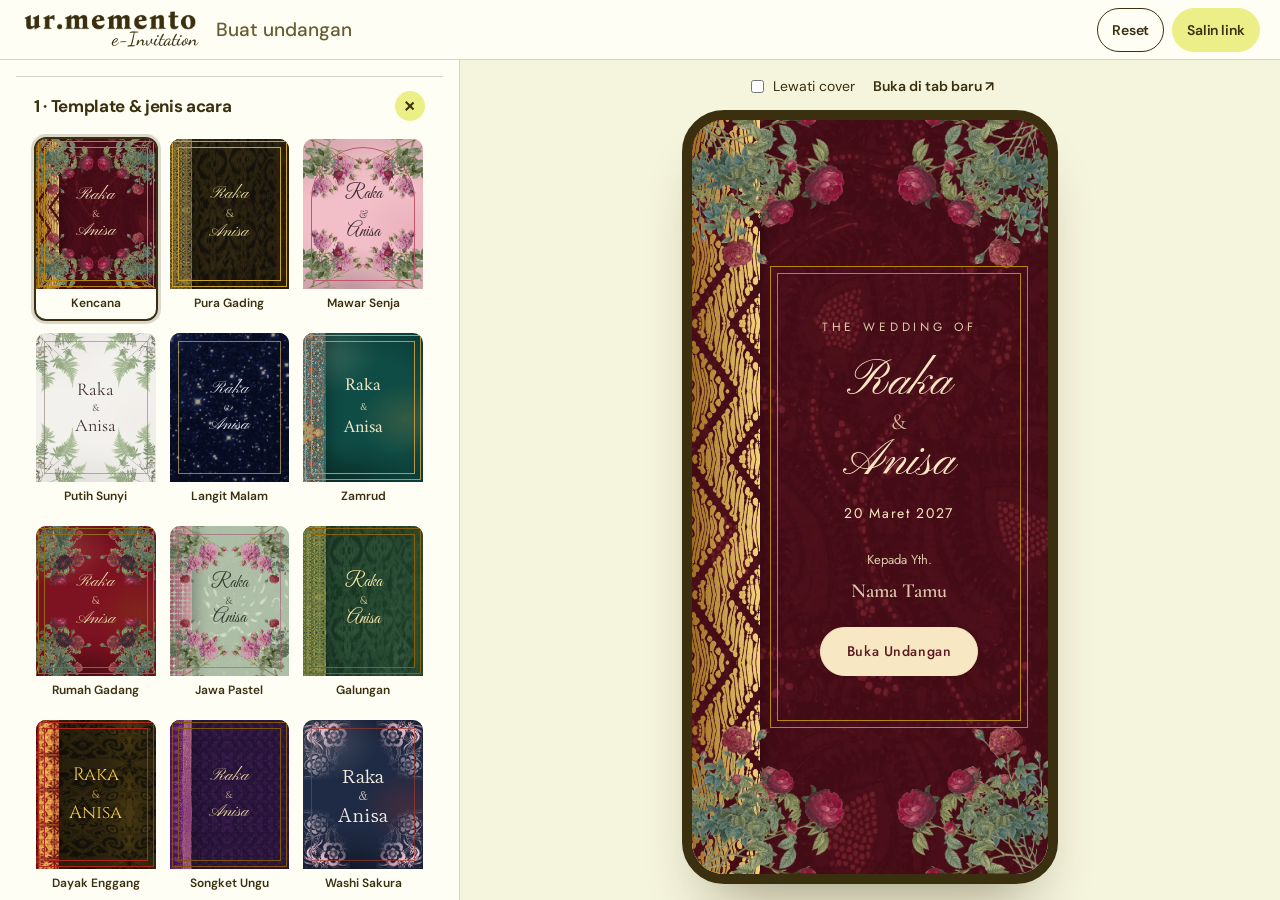
==== commit 855b0618: "Add bride/groom photo support and public-domain demo portraits Photo inputs in the builder, arch-fra" ====
--- a/buat.html
+++ b/buat.html
@@ -9,6 +9,7 @@
 <link rel="preconnect" href="https://fonts.gstatic.com" crossorigin>
 <link href="https://fonts.googleapis.com/css2?family=Amiri:wght@400;700&family=DM+Sans:opsz,wght@9..40,400..800&family=Cinzel:wght@400;600&family=Cormorant+Garamond:ital,wght@0,400;0,600;0,700;1,400&family=Great+Vibes&family=Lora:wght@500..700&family=Dancing+Script:wght@500&family=Italiana&family=Jost:wght@300;400;500;600&family=Pinyon+Script&family=Shippori+Mincho:wght@400;600&family=Playfair+Display:wght@400;600;700&display=swap" rel="stylesheet">
 <link rel="stylesheet" href="css/site.css">
+<link rel="stylesheet" href="css/art.css">
 <link rel="stylesheet" href="css/builder.css">
 </head>
 <body class="builder">
@@ -53,11 +54,14 @@
           <label>Nama panggilan<input id="groom-nick"></label>
         </div>
         <label>Orang tua pria<input id="groom-parents"></label>
+        <label>Link foto pria (opsional)<input id="groom-photo" type="url" placeholder="https://…/foto-pria.jpg"></label>
         <div class="row2">
           <label>Nama lengkap wanita<input id="bride-name"></label>
           <label>Nama panggilan<input id="bride-nick"></label>
         </div>
         <label>Orang tua wanita<input id="bride-parents"></label>
+        <label>Link foto wanita (opsional)<input id="bride-photo" type="url" placeholder="https://…/foto-wanita.jpg"></label>
+        <p class="hint">Foto potret tegak (rasio sekitar 4:5) paling pas. Kosongkan untuk memakai huruf awal nama.</p>
       </div>
     </details>
 
@@ -66,6 +70,7 @@
       <div class="body">
         <label>Nama tuan rumah / keluarga<input id="host-name"></label>
         <label>Judul acara<input id="host-title"></label>
+        <label>Link foto (opsional)<input id="host-photo" type="url" placeholder="https://…/foto.jpg"></label>
         <label>Kalimat pembuka<textarea id="host-note" rows="3"></textarea></label>
       </div>
     </details>
@@ -161,6 +166,7 @@
 <script src="js/config.js"></script>
 <script src="js/analytics.js"></script>
 <script src="js/themes.js"></script>
+<script src="js/art.js"></script>
 <script src="js/builder.js"></script>
 </body>
 </html>
--- a/css/art.css
+++ b/css/art.css
@@ -0,0 +1,156 @@
+/* Ilustrasi tema (js/art.js). Warna mengikuti variabel tema; latar ilustrasi selalu --bg2 (cover, hero, kartu). */
+.art-svg { display: block; width: 100%; height: auto; overflow: visible; }
+.art-img { display: block; width: 100%; height: auto; }
+.art-svg .f1 { fill: var(--ondark); }
+.art-svg .f2 { fill: var(--ondark); fill-opacity: .5; }
+.art-svg .k1 { fill: none; stroke: var(--ondark); }
+.art-svg .k2 { fill: none; stroke: var(--ondark); stroke-opacity: .5; }
+.art-svg .g1 { fill: var(--glow, var(--accent)); }
+.art-svg .gk { fill: none; stroke: var(--glow, var(--accent)); }
+.art-svg .cc { fill: currentColor; }
+
+.art-top { width: min(300px, 80%); margin: -6px auto 14px; position: relative; z-index: 2; }
+.art-top .art-svg, .art-top .art-img { max-height: clamp(70px, 17vh, 124px); width: auto; margin: 0 auto; max-width: 100%; }
+.cover-art-top, .cover-art-foot, .hero-art-foot { position: absolute; left: 0; right: 0; pointer-events: none; z-index: 1; }
+.cover-art-top { top: 0; padding: 10px 14px 0; }
+.cover-art-top .art-svg { max-height: 26vh; margin: 0 auto; width: 100%; }
+.cover-art-top .art-img { max-height: 24vh; width: auto; max-width: 100%; margin: 0 auto; border-radius: 6px; }
+.cover-art-foot, .hero-art-foot { bottom: 0; }
+.cover-art-foot .art-svg, .hero-art-foot .art-svg { width: 100%; max-height: 14vh; }
+.hero-art-foot { z-index: 1; opacity: .9; }
+@media (max-height: 640px) { .cover-art-foot { display: none; } .cover-art-top .art-svg { max-height: 18vh; } }
+.mini-art { width: 82%; margin: 0 auto 8px; }
+.mini-art .art-svg { max-height: none; }
+.tpl-pick .mini-art { display: none; }
+
+/* pembatas bagian: warna aksen di bagian terang, ondark di bagian gelap */
+.rule.rule-art { width: 180px; height: 26px; background: none; margin: 10px auto 18px; color: var(--accent); }
+.rule.rule-art::after { display: none; }
+.sec.dark .rule.rule-art { color: var(--ondark); }
+.rule-art .art-svg { height: 100%; width: 100%; }
+
+/* gerak */
+.art-svg .sway, .art-svg .sway2 { transform-box: fill-box; transform-origin: 50% 0; animation: art-sway 5.5s ease-in-out infinite; }
+.art-svg .sway.d2 { animation-delay: -2.2s; animation-duration: 6.4s; }
+.art-svg .sway.d3 { animation-delay: -3.6s; animation-duration: 4.8s; }
+.art-svg .bob { transform-box: fill-box; transform-origin: 50% 100%; animation: art-bob 4.8s ease-in-out infinite; }
+.art-svg .bob.d2 { animation-delay: -1.8s; }
+.art-svg .pulse { transform-box: fill-box; transform-origin: 50% 50%; animation: art-pulse 4.6s ease-in-out infinite; }
+.art-svg .spin { transform-box: fill-box; transform-origin: 50% 50%; animation: art-spin 48s linear infinite; }
+.art-svg .twinkle { transform-box: fill-box; transform-origin: 50% 50%; animation: art-twk 2.6s ease-in-out infinite; }
+.art-svg .twinkle.d2 { animation-delay: -.9s; } .art-svg .twinkle.d3 { animation-delay: -1.7s; }
+@keyframes art-sway { 0%, 100% { transform: rotate(-3.5deg); } 50% { transform: rotate(3.5deg); } }
+@keyframes art-bob { 0%, 100% { transform: translateY(0) rotate(-1.5deg); } 50% { transform: translateY(-4px) rotate(1.5deg); } }
+@keyframes art-pulse { 0%, 100% { transform: scale(1); } 50% { transform: scale(1.07); } }
+@keyframes art-spin { to { transform: rotate(360deg); } }
+@keyframes art-twk { 0%, 100% { opacity: .25; transform: scale(.8); } 50% { opacity: 1; transform: scale(1.35); } }
+
+/* efek melayang tambahan */
+.spark { position: absolute; bottom: -12px; width: 4px; height: 4px; border-radius: 50%; background: var(--glow, var(--accent)); box-shadow: 0 0 8px 1px var(--glow, var(--accent)); opacity: 0; animation: art-rise linear infinite; }
+.leaf { position: absolute; top: -30px; width: 10px; height: 18px; border-radius: 0 90% 0 90%; opacity: .8; background: var(--fx, var(--glow, var(--accent))); animation: fall linear infinite; }
+@keyframes art-rise { 0% { transform: translate3d(0, 0, 0); opacity: 0; } 15% { opacity: .95; } 100% { transform: translate3d(var(--dx, 20px), -85vh, 0); opacity: 0; } }
+
+@media (prefers-reduced-motion: reduce) {
+  .art-svg *, .fx *, .spark, .leaf, .petal, .star { animation: none !important; }
+  .spark { opacity: .6; }
+}
+
+/* ---------- latar cat air prosedural (semua tema) ---------- */
+.wash { position: absolute; inset: 0; z-index: 0; pointer-events: none;
+  background:
+    radial-gradient(62% 38% at 18% 14%, color-mix(in srgb, var(--ondark) 16%, transparent), transparent 72%),
+    radial-gradient(54% 34% at 86% 58%, color-mix(in srgb, var(--glow, var(--accent)) 22%, transparent), transparent 72%),
+    radial-gradient(70% 40% at 40% 100%, color-mix(in srgb, #000 30%, transparent), transparent 72%),
+    radial-gradient(90% 60% at 50% 50%, transparent 55%, color-mix(in srgb, #000 22%, transparent) 100%); }
+.hero { overflow: hidden; }
+
+/* ---------- lapisan aset gambar (lihat js/art.js, assets/themes/README.md) ---------- */
+.ly { position: absolute; inset: 0; overflow: hidden; pointer-events: none; z-index: 0; }
+.ly > img { position: absolute; display: block; }
+.ly-bg { inset: 0; width: 100%; height: 100%; object-fit: cover; }
+.ly-border { position: absolute; left: 0; top: 0; bottom: 0; width: 19%; background-repeat: repeat-y; background-size: 100% auto; background-position: top center; box-shadow: 4px 0 14px rgba(0,0,0,.28); }
+.ly-scene { left: 0; right: 0; bottom: 0; width: 100%; height: auto; max-height: 34%; object-fit: cover; object-position: bottom center; }
+.ly-c { position: absolute; width: 46%; z-index: 1; }
+.ly-c img { display: block; width: 100%; height: auto; transform-origin: 8% 4%; animation: ly-wave 6.5s ease-in-out infinite; }
+.ly-tl { top: 0; left: 0; }
+.ly-tr { top: 0; right: 0; transform: scaleX(-1); }
+.ly-bl { bottom: 0; left: 0; transform: scaleY(-1); }
+.ly-br { bottom: 0; right: 0; transform: scale(-1, -1); }
+.ly-tr img { animation-delay: -2.1s; } .ly-bl img { animation-delay: -3.4s; } .ly-br img { animation-delay: -4.6s; }
+@keyframes ly-wave { 0%, 100% { transform: rotate(-1.6deg) translateY(0); } 50% { transform: rotate(1.8deg) translateY(3px); } }
+@media (prefers-reduced-motion: reduce) { .ly-c img { animation: none !important; } }
+.cover.has-border .cover-inner { width: 81%; margin-left: 19%; }
+.hero.has-border { padding-left: calc(19% + 20px); }
+.cover.has-border .cover-art-top, .cover.has-border .cover-art-foot { left: 19%; }
+.hero.has-border .hero-art-foot { left: 19%; }
+.cover.has-border .to strong { font-size: 20px; overflow-wrap: normal; word-break: normal; }
+.cover.has-border .cover-inner { padding-left: 14px; padding-right: 14px; }
+/* tema berlatar terang: cat air lebih tipis agar tidak keabu-abuan */
+body.t-putih .wash, .mini-putih .wash { opacity: .16; } body.t-pastel .wash, .mini-pastel .wash { opacity: .5; } body.t-mawar .wash, .mini-mawar .wash { opacity: .55; }
+
+/* kartu mini (galeri landing, pemilih builder): lapisan di belakang bingkai teks */
+.mini .ly { z-index: 0; }
+.mini .wash { z-index: 0; }
+.mini .mini-frame { position: relative; z-index: 2; }
+.mini.has-border { padding-left: calc(19% + 8px); }
+.mini .ly-c { width: 52%; }
+
+/* ---------- dekorasi seksi isi undangan ---------- */
+.sec.decorated, .sec.closing { position: relative; overflow: hidden; }
+.sec.decorated { padding-top: 112px; padding-bottom: 130px; }
+.sec.decorated > :not(.sd), .sec.closing > :not(.ly):not(.wash) { position: relative; z-index: 1; }
+.sd { position: absolute; inset: 0; overflow: hidden; pointer-events: none; z-index: 0; }
+.sd-tex { position: absolute; inset: 0; background-size: cover; background-position: center; opacity: .065; mix-blend-mode: multiply; }
+body.t-malam .sd-tex { mix-blend-mode: screen; opacity: .55; }
+.sd-band { position: absolute; left: 0; right: 0; height: 22px; background-size: auto 100%; background-repeat: repeat-x; opacity: .95; }
+.sd-band-t { top: 0; } .sd-band-b { bottom: 0; }
+.sd .ly-c { width: 28%; }
+.sec.closing { padding-top: 150px; padding-bottom: 150px; }
+.sec.closing .ly-c { width: 31%; }
+
+/* ornamen utama (atap, penjor, kepala halaman) di atas judul seksi tertentu */
+.sec-orn { width: min(250px, 72%); margin: -6px auto 12px; position: relative; z-index: 1; }
+.sec-orn .art-svg, .sec-orn .art-img { display: block; width: 100%; height: auto; max-height: 96px; margin: 0 auto; }
+.sec-orn .art-img { width: auto; max-width: 100%; border-radius: 4px; }
+.sec:not(.dark) .sec-orn .art-svg .f1, .sec:not(.dark) .sec-orn .art-svg .g1 { fill: var(--accent); }
+.sec:not(.dark) .sec-orn .art-svg .f2 { fill: var(--accent); fill-opacity: .45; }
+.sec:not(.dark) .sec-orn .art-svg .k1, .sec:not(.dark) .sec-orn .art-svg .gk { stroke: var(--accent); }
+.sec:not(.dark) .sec-orn .art-svg .k2 { stroke: var(--accent); stroke-opacity: .5; }
+
+/* bingkai foto mempelai: dua garis dan bunga di dua sudut */
+.person .ph { position: relative; box-shadow: 0 0 0 5px var(--bg), 0 0 0 6px color-mix(in srgb, var(--accent) 60%, transparent); }
+.sec.alt .person .ph { box-shadow: 0 0 0 5px var(--card), 0 0 0 6px color-mix(in srgb, var(--accent) 60%, transparent); }
+.person .ph::before, .person .ph::after { content: ""; position: absolute; width: 104px; height: 104px; background: var(--art-corner, none) top left / contain no-repeat; pointer-events: none; z-index: 2; }
+.person .ph::before { left: -46px; top: -34px; }
+.person .ph::after { right: -46px; bottom: -34px; transform: rotate(180deg); }
+
+/* kartu acara dan hadiah: garis ganda */
+.ev { box-shadow: inset 0 0 0 5px var(--bg), inset 0 0 0 6px color-mix(in srgb, var(--accent) 45%, transparent); }
+.gift { box-shadow: inset 0 0 0 4px var(--bg), inset 0 0 0 5px color-mix(in srgb, var(--accent) 35%, transparent); }
+.hero .ly-c { width: 36%; }
+.hero.decorated, section.hero { padding-bottom: 150px; }
+.person .ph::before, .person .ph::after {
+  -webkit-mask-image: linear-gradient(to right, #000 52%, transparent 100%), linear-gradient(to bottom, #000 52%, transparent 100%);
+  -webkit-mask-composite: source-in; mask-image: linear-gradient(to right, #000 52%, transparent 100%), linear-gradient(to bottom, #000 52%, transparent 100%); mask-composite: intersect;
+}
+/* goyangan bunga di seksi isi: halus, berporos di sudut, tidak mengangkat tepi seksi */
+.sd .ly-c img { transform-origin: 0 0; animation-name: sd-wave; animation-duration: 8s; }
+@keyframes sd-wave { 0%, 100% { transform: scale(1.03) rotate(-.6deg); } 50% { transform: scale(1.03) rotate(.7deg); } }
+.person .ph::before, .person .ph::after { width: 88px; height: 88px; }
+.person .ph::before { left: -38px; top: -30px; } .person .ph::after { right: -38px; bottom: -26px; }
+.sec.decorated .person .ph { margin-bottom: 36px; }
+.sec.closing.has-border { padding-left: calc(19% + 20px); }
+.sec.closing.has-border > .sec-orn { margin-left: auto; margin-right: auto; }
+
+/* tema tanpa bunga sudut: berlian kecil di puncak dan dasar bingkai foto */
+body:not(.has-corner) .person .ph::before, body:not(.has-corner) .person .ph::after {
+  -webkit-mask-image: none; mask-image: none; background: var(--accent); width: 9px; height: 9px; left: 50%; right: auto; top: -13px; bottom: auto;
+  margin-left: -4.5px; transform: rotate(45deg); box-shadow: 0 0 0 3px var(--bg);
+}
+body:not(.has-corner) .person .ph::after { top: auto; bottom: -13px; transform: rotate(45deg); }
+body:not(.has-corner) .sec.alt .person .ph::before, body:not(.has-corner) .sec.alt .person .ph::after { box-shadow: 0 0 0 3px var(--card); }
+.hero.has-corner { padding-top: 150px; }
+
+/* foto mempelai di dalam lengkung */
+.person .ph.has-photo { padding: 0; background: var(--bg2); }
+.person .ph.has-photo img { width: 100%; height: 100%; object-fit: cover; object-position: center 20%; display: block; border-radius: inherit; }
